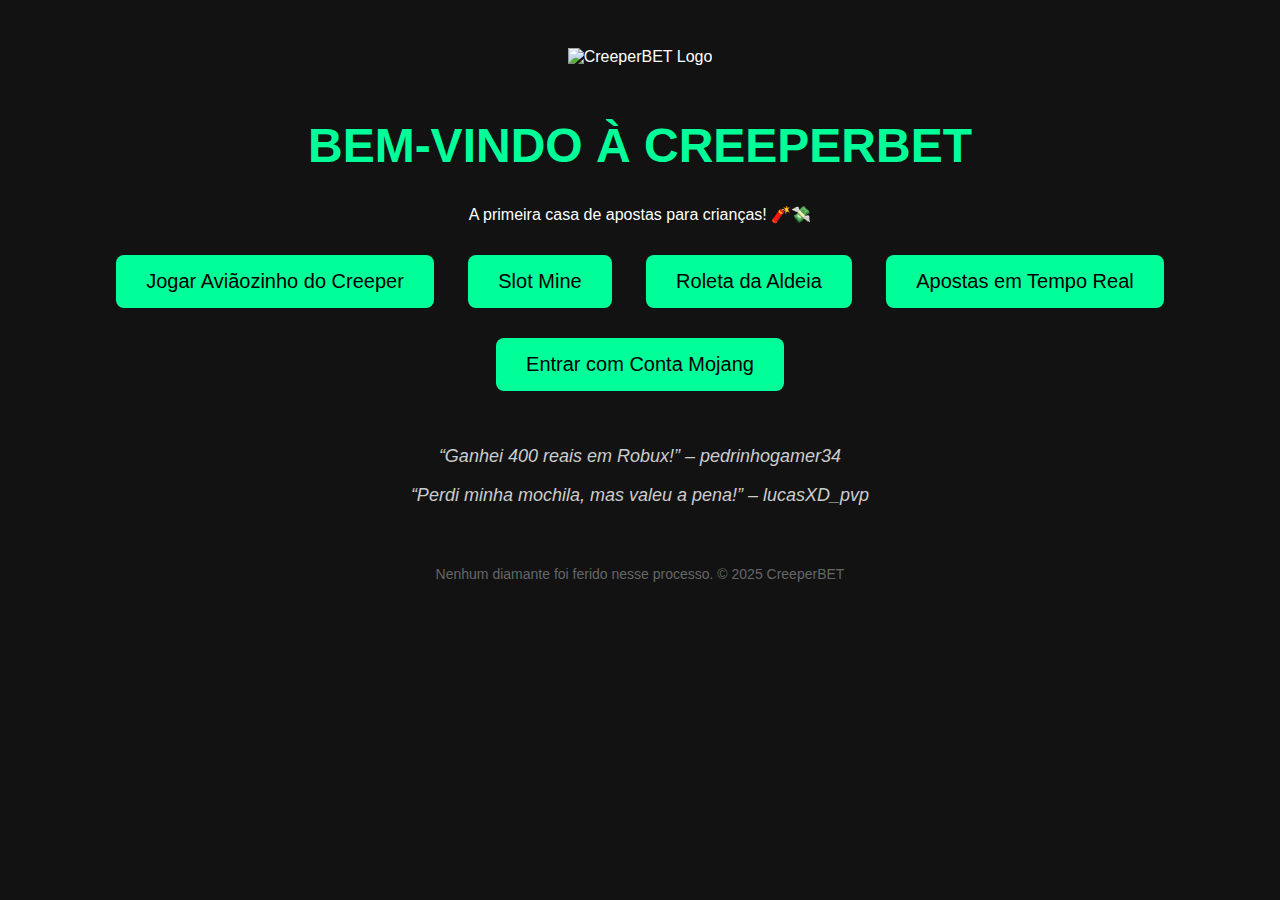
==== index.html @ 48bd00f3 "Add files via upload" ====
<!DOCTYPE html>
<html lang="pt-br">
<head>
    <meta charset="UTF-8">
    <title>CreeperBET - Apostas para Crianças</title>
    <style>
        body {
            background-color: #121212;
            color: #fff;
            font-family: 'Arial', sans-serif;
            text-align: center;
            padding: 40px;
        }
        img.logo {
            width: 300px;
            margin-bottom: 20px;
        }
        h1 {
            color: #00ff99;
            font-size: 48px;
        }
        .btn {
            background-color: #00ff99;
            color: black;
            padding: 15px 30px;
            margin: 15px;
            font-size: 20px;
            border: none;
            border-radius: 8px;
            cursor: pointer;
        }
        .btn:hover {
            background-color: #00cc7a;
        }
        .depoimento {
            margin-top: 40px;
            font-style: italic;
            font-size: 18px;
            color: #ccc;
        }
        footer {
            margin-top: 60px;
            font-size: 14px;
            color: #666;
        }
    </style>
</head>
<body>
    <img src="https://via.placeholder.com/300x100.png?text=CreeperBET+Logo" alt="CreeperBET Logo" class="logo">
    <h1>BEM-VINDO À CREEPERBET</h1>
    <p>A primeira casa de apostas para crianças! 🧨💸</p>
    <button class="btn" onclick="location.href='troll.html'">Jogar Aviãozinho do Creeper</button>
    <button class="btn" onclick="location.href='troll.html'">Slot Mine</button>
    <button class="btn" onclick="location.href='troll.html'">Roleta da Aldeia</button>
    <button class="btn" onclick="location.href='troll.html'">Apostas em Tempo Real</button>
    <button class="btn" onclick="location.href='troll.html'">Entrar com Conta Mojang</button>

    <div class="depoimento">
        <p>“Ganhei 400 reais em Robux!” – pedrinhogamer34</p>
        <p>“Perdi minha mochila, mas valeu a pena!” – lucasXD_pvp</p>
    </div>

    <footer>
        Nenhum diamante foi ferido nesse processo. © 2025 CreeperBET
    </footer>
</body>
</html>
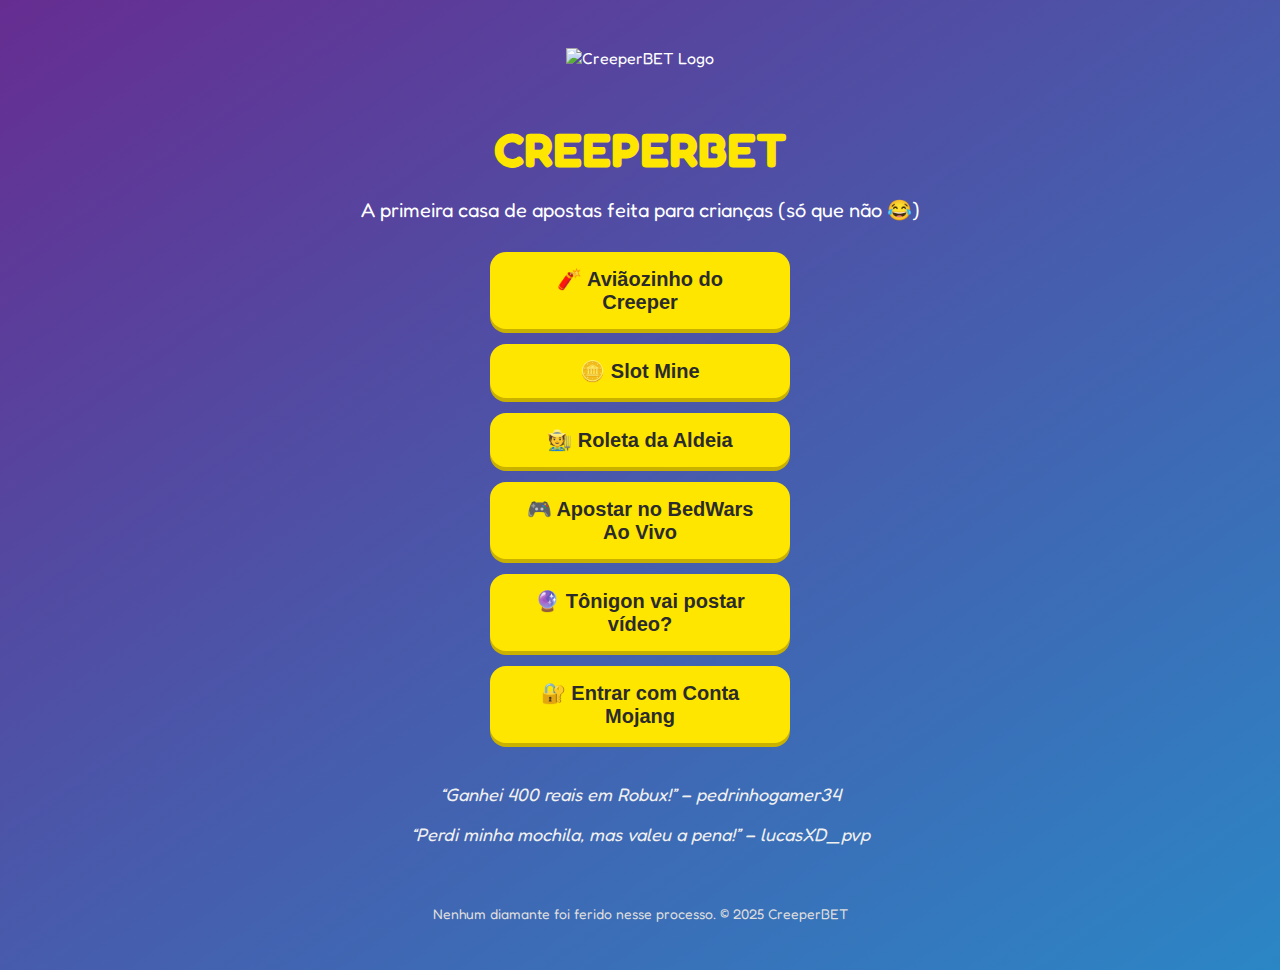
==== commit 0359cf4a: "Add files via upload" ====
--- a/index.html
+++ b/index.html
@@ -5,10 +5,12 @@
     <meta charset="UTF-8">
     <title>CreeperBET - Apostas para Crianças</title>
     <style>
+        @import url('https://fonts.googleapis.com/css2?family=Fredoka+One&display=swap');
+
         body {
-            background-color: #121212;
+            background: linear-gradient(145deg, #662d91, #2b86c5);
             color: #fff;
-            font-family: 'Arial', sans-serif;
+            font-family: 'Fredoka One', cursive;
             text-align: center;
             padding: 40px;
         }
@@ -17,44 +19,57 @@
             margin-bottom: 20px;
         }
         h1 {
-            color: #00ff99;
+            color: #ffe600;
             font-size: 48px;
+            margin-bottom: 10px;
+        }
+        p.subtitle {
+            font-size: 20px;
+            color: #ffffff;
+            margin-bottom: 30px;
         }
         .btn {
-            background-color: #00ff99;
-            color: black;
+            display: block;
+            background-color: #ffe600;
+            color: #2b2b2b;
             padding: 15px 30px;
-            margin: 15px;
+            margin: 15px auto;
             font-size: 20px;
+            font-weight: bold;
             border: none;
-            border-radius: 8px;
+            border-radius: 16px;
             cursor: pointer;
+            width: 300px;
+            box-shadow: 0 4px #c9b100;
+            transition: 0.2s;
         }
         .btn:hover {
-            background-color: #00cc7a;
+            background-color: #fff159;
         }
         .depoimento {
             margin-top: 40px;
             font-style: italic;
             font-size: 18px;
-            color: #ccc;
+            color: #f0f0f0;
         }
         footer {
             margin-top: 60px;
             font-size: 14px;
-            color: #666;
+            color: #ddd;
         }
     </style>
 </head>
 <body>
-    <img src="https://via.placeholder.com/300x100.png?text=CreeperBET+Logo" alt="CreeperBET Logo" class="logo">
-    <h1>BEM-VINDO À CREEPERBET</h1>
-    <p>A primeira casa de apostas para crianças! 🧨💸</p>
-    <button class="btn" onclick="location.href='troll.html'">Jogar Aviãozinho do Creeper</button>
-    <button class="btn" onclick="location.href='troll.html'">Slot Mine</button>
-    <button class="btn" onclick="location.href='troll.html'">Roleta da Aldeia</button>
-    <button class="btn" onclick="location.href='troll.html'">Apostas em Tempo Real</button>
-    <button class="btn" onclick="location.href='troll.html'">Entrar com Conta Mojang</button>
+    <img src="https://via.placeholder.com/300x100.png?text=CreeperBET" alt="CreeperBET Logo" class="logo">
+    <h1>CREEPERBET</h1>
+    <p class="subtitle">A primeira casa de apostas feita para crianças (só que não 😂)</p>
+
+    <button class="btn" onclick="location.href='troll.html'">🧨 Aviãozinho do Creeper</button>
+    <button class="btn" onclick="location.href='troll.html'">🪙 Slot Mine</button>
+    <button class="btn" onclick="location.href='troll.html'">🧑‍🌾 Roleta da Aldeia</button>
+    <button class="btn" onclick="location.href='troll.html'">🎮 Apostar no BedWars Ao Vivo</button>
+    <button class="btn" onclick="location.href='troll.html'">🔮 Tônigon vai postar vídeo?</button>
+    <button class="btn" onclick="location.href='troll.html'">🔐 Entrar com Conta Mojang</button>
 
     <div class="depoimento">
         <p>“Ganhei 400 reais em Robux!” – pedrinhogamer34</p>
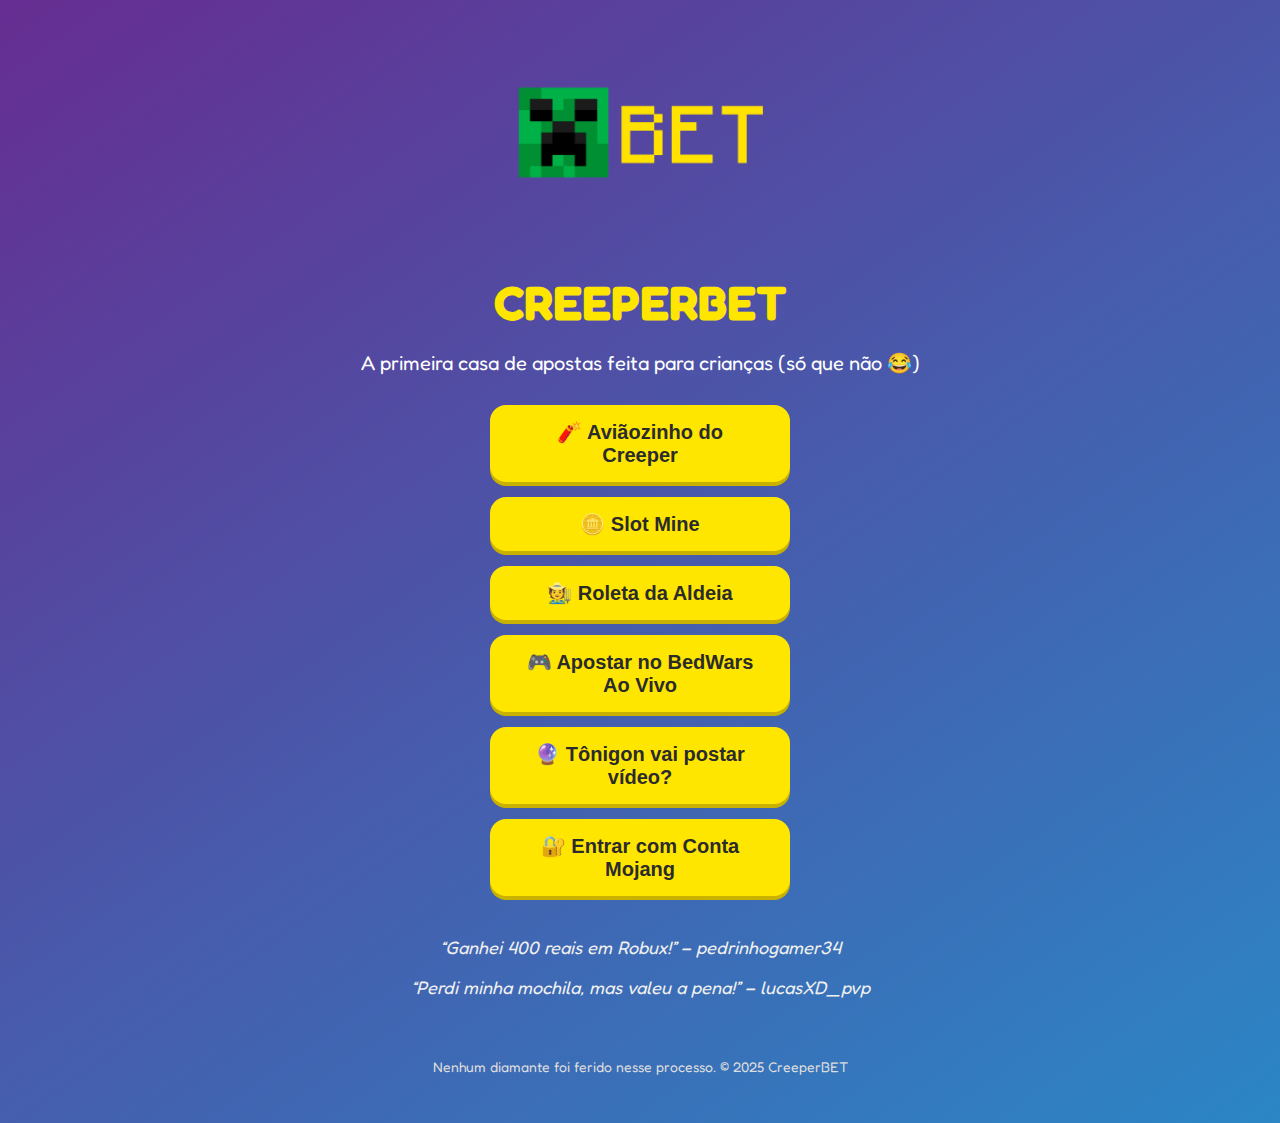
==== commit 9684e667: "Add files via upload" ====
--- a/index.html
+++ b/index.html
@@ -60,16 +60,16 @@
     </style>
 </head>
 <body>
-    <img src="https://via.placeholder.com/300x100.png?text=CreeperBET" alt="CreeperBET Logo" class="logo">
+    <img src="logo.png" alt="CreeperBET Logo" class="logo">
     <h1>CREEPERBET</h1>
     <p class="subtitle">A primeira casa de apostas feita para crianças (só que não 😂)</p>
 
-    <button class="btn" onclick="location.href='troll.html'">🧨 Aviãozinho do Creeper</button>
-    <button class="btn" onclick="location.href='troll.html'">🪙 Slot Mine</button>
-    <button class="btn" onclick="location.href='troll.html'">🧑‍🌾 Roleta da Aldeia</button>
-    <button class="btn" onclick="location.href='troll.html'">🎮 Apostar no BedWars Ao Vivo</button>
-    <button class="btn" onclick="location.href='troll.html'">🔮 Tônigon vai postar vídeo?</button>
-    <button class="btn" onclick="location.href='troll.html'">🔐 Entrar com Conta Mojang</button>
+    <button class="btn" onclick="location.href='aposta.html'">🧨 Aviãozinho do Creeper</button>
+    <button class="btn" onclick="location.href='aposta.html'">🪙 Slot Mine</button>
+    <button class="btn" onclick="location.href='aposta.html'">🧑‍🌾 Roleta da Aldeia</button>
+    <button class="btn" onclick="location.href='aposta.html'">🎮 Apostar no BedWars Ao Vivo</button>
+    <button class="btn" onclick="location.href='aposta.html'">🔮 Tônigon vai postar vídeo?</button>
+    <button class="btn" onclick="location.href='aposta.html'">🔐 Entrar com Conta Mojang</button>
 
     <div class="depoimento">
         <p>“Ganhei 400 reais em Robux!” – pedrinhogamer34</p>
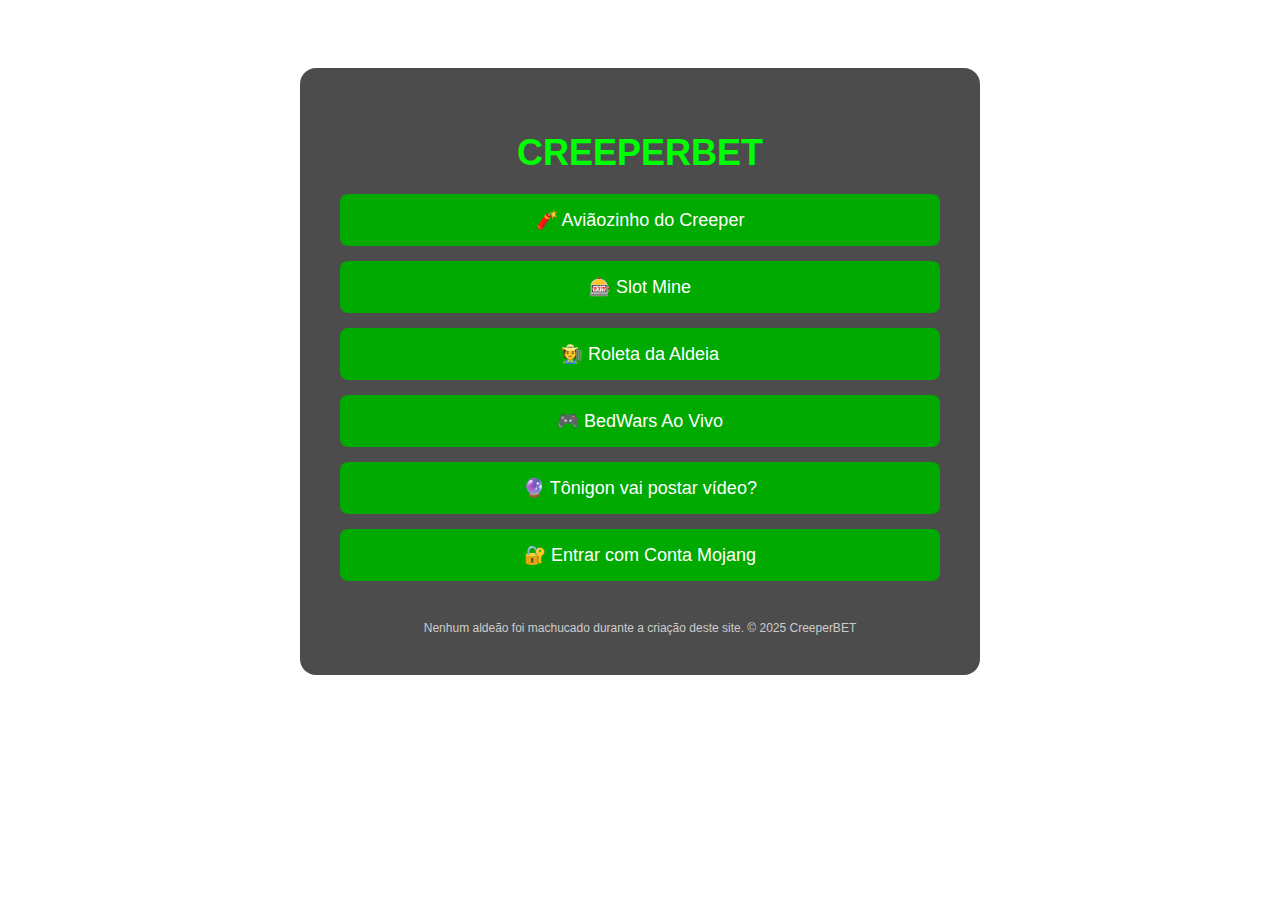
==== commit 0d7b3a01: "Add files via upload" ====
--- a/index.html
+++ b/index.html
@@ -3,81 +3,63 @@
 <html lang="pt-br">
 <head>
     <meta charset="UTF-8">
-    <title>CreeperBET - Apostas para Crianças</title>
+    <title>CreeperBET</title>
+    <link href="https://fonts.cdnfonts.com/css/minecraftia" rel="stylesheet">
     <style>
-        @import url('https://fonts.googleapis.com/css2?family=Fredoka+One&display=swap');
-
         body {
-            background: linear-gradient(145deg, #662d91, #2b86c5);
+            background-image: url('https://media.istockphoto.com/id/1305302109/vector/pixel-minecraft-style-land-background-concept-of-game-ground-pixelated-horizontal-background.jpg?s=170667a&w=0&k=20&c=97gF5OJ9RXsg2AZkqWDdKqzr7Ynsc2uWBqfOJuKAXyA=');
+            background-size: cover;
+            background-position: center;
+            font-family: 'Minecraftia', sans-serif;
             color: #fff;
-            font-family: 'Fredoka One', cursive;
             text-align: center;
+            padding: 60px 20px;
+        }
+        .container {
+            background-color: rgba(0, 0, 0, 0.7);
             padding: 40px;
-        }
-        img.logo {
-            width: 300px;
-            margin-bottom: 20px;
+            border-radius: 16px;
+            max-width: 600px;
+            margin: auto;
         }
         h1 {
-            color: #ffe600;
-            font-size: 48px;
-            margin-bottom: 10px;
-        }
-        p.subtitle {
-            font-size: 20px;
-            color: #ffffff;
-            margin-bottom: 30px;
+            font-size: 36px;
+            margin-bottom: 20px;
+            color: #00ff00;
         }
         .btn {
             display: block;
-            background-color: #ffe600;
-            color: #2b2b2b;
-            padding: 15px 30px;
-            margin: 15px auto;
-            font-size: 20px;
-            font-weight: bold;
-            border: none;
-            border-radius: 16px;
-            cursor: pointer;
-            width: 300px;
-            box-shadow: 0 4px #c9b100;
-            transition: 0.2s;
+            background-color: #00aa00;
+            color: white;
+            text-decoration: none;
+            padding: 15px;
+            margin: 15px 0;
+            font-size: 18px;
+            border-radius: 8px;
+            transition: background 0.2s;
         }
         .btn:hover {
-            background-color: #fff159;
-        }
-        .depoimento {
-            margin-top: 40px;
-            font-style: italic;
-            font-size: 18px;
-            color: #f0f0f0;
+            background-color: #009900;
         }
         footer {
-            margin-top: 60px;
-            font-size: 14px;
-            color: #ddd;
+            margin-top: 40px;
+            font-size: 12px;
+            color: #ccc;
         }
     </style>
 </head>
 <body>
-    <img src="logo.png" alt="CreeperBET Logo" class="logo">
-    <h1>CREEPERBET</h1>
-    <p class="subtitle">A primeira casa de apostas feita para crianças (só que não 😂)</p>
-
-    <button class="btn" onclick="location.href='aposta.html'">🧨 Aviãozinho do Creeper</button>
-    <button class="btn" onclick="location.href='aposta.html'">🪙 Slot Mine</button>
-    <button class="btn" onclick="location.href='aposta.html'">🧑‍🌾 Roleta da Aldeia</button>
-    <button class="btn" onclick="location.href='aposta.html'">🎮 Apostar no BedWars Ao Vivo</button>
-    <button class="btn" onclick="location.href='aposta.html'">🔮 Tônigon vai postar vídeo?</button>
-    <button class="btn" onclick="location.href='aposta.html'">🔐 Entrar com Conta Mojang</button>
-
-    <div class="depoimento">
-        <p>“Ganhei 400 reais em Robux!” – pedrinhogamer34</p>
-        <p>“Perdi minha mochila, mas valeu a pena!” – lucasXD_pvp</p>
+    <div class="container">
+        <h1>CREEPERBET</h1>
+        <a class="btn" href="aposta.html">🧨 Aviãozinho do Creeper</a>
+        <a class="btn" href="aposta.html">🎰 Slot Mine</a>
+        <a class="btn" href="aposta.html">🧑‍🌾 Roleta da Aldeia</a>
+        <a class="btn" href="aposta.html">🎮 BedWars Ao Vivo</a>
+        <a class="btn" href="aposta.html">🔮 Tônigon vai postar vídeo?</a>
+        <a class="btn" href="aposta.html">🔐 Entrar com Conta Mojang</a>
+        <footer>
+            Nenhum aldeão foi machucado durante a criação deste site. © 2025 CreeperBET
+        </footer>
     </div>
-
-    <footer>
-        Nenhum diamante foi ferido nesse processo. © 2025 CreeperBET
-    </footer>
 </body>
 </html>
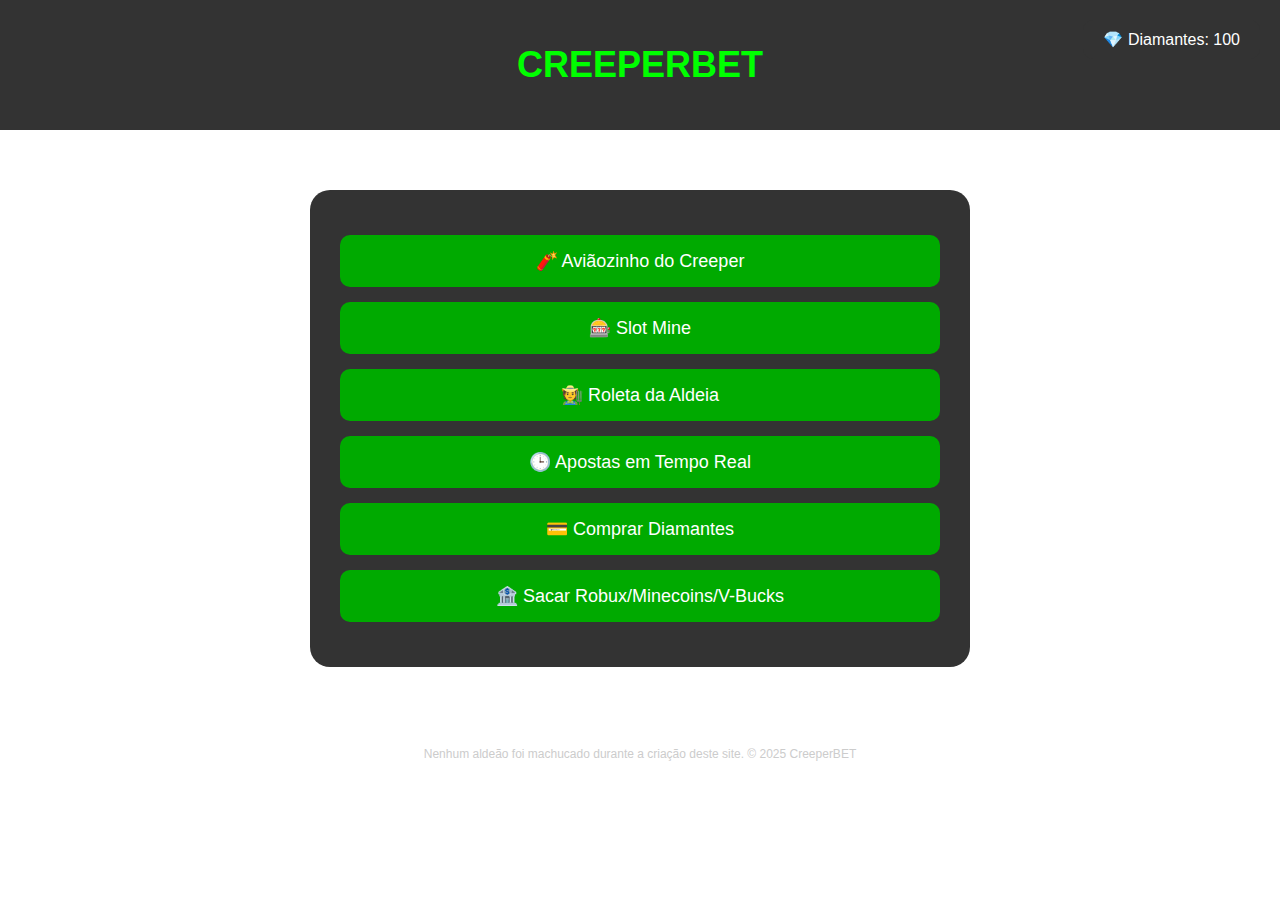
==== commit 5f4ce50e: "Add files via upload" ====
--- a/index.html
+++ b/index.html
@@ -2,64 +2,85 @@
 <!DOCTYPE html>
 <html lang="pt-br">
 <head>
-    <meta charset="UTF-8">
-    <title>CreeperBET</title>
-    <link href="https://fonts.cdnfonts.com/css/minecraftia" rel="stylesheet">
-    <style>
-        body {
-            background-image: url('https://media.istockphoto.com/id/1305302109/vector/pixel-minecraft-style-land-background-concept-of-game-ground-pixelated-horizontal-background.jpg?s=170667a&w=0&k=20&c=97gF5OJ9RXsg2AZkqWDdKqzr7Ynsc2uWBqfOJuKAXyA=');
-            background-size: cover;
-            background-position: center;
-            font-family: 'Minecraftia', sans-serif;
-            color: #fff;
-            text-align: center;
-            padding: 60px 20px;
-        }
-        .container {
-            background-color: rgba(0, 0, 0, 0.7);
-            padding: 40px;
-            border-radius: 16px;
-            max-width: 600px;
-            margin: auto;
-        }
-        h1 {
-            font-size: 36px;
-            margin-bottom: 20px;
-            color: #00ff00;
-        }
-        .btn {
-            display: block;
-            background-color: #00aa00;
-            color: white;
-            text-decoration: none;
-            padding: 15px;
-            margin: 15px 0;
-            font-size: 18px;
-            border-radius: 8px;
-            transition: background 0.2s;
-        }
-        .btn:hover {
-            background-color: #009900;
-        }
-        footer {
-            margin-top: 40px;
-            font-size: 12px;
-            color: #ccc;
-        }
-    </style>
+  <meta charset="UTF-8">
+  <title>CreeperBET</title>
+  <link href="https://fonts.cdnfonts.com/css/minecraftia" rel="stylesheet">
+  <style>
+    body {
+      background-image: url('https://media.istockphoto.com/id/1305302109/vector/pixel-minecraft-style-land-background-concept-of-game-ground-pixelated-horizontal-background.jpg?s=170667a&w=0&k=20&c=97gF5OJ9RXsg2AZkqWDdKqzr7Ynsc2uWBqfOJuKAXyA=');
+      background-size: cover;
+      background-position: center;
+      font-family: 'Minecraftia', sans-serif;
+      color: #fff;
+      margin: 0;
+      padding: 0;
+    }
+    .header {
+      background-color: rgba(0, 0, 0, 0.8);
+      padding: 20px;
+      text-align: center;
+    }
+    .header h1 {
+      color: #00ff00;
+      font-size: 36px;
+    }
+    .wallet {
+      position: fixed;
+      top: 20px;
+      right: 20px;
+      background-color: #333;
+      padding: 10px 20px;
+      border-radius: 10px;
+      font-size: 16px;
+      z-index: 10;
+    }
+    .container {
+      background-color: rgba(0, 0, 0, 0.8);
+      max-width: 600px;
+      margin: 60px auto;
+      padding: 30px;
+      border-radius: 20px;
+      text-align: center;
+    }
+    .btn {
+      display: block;
+      background-color: #00aa00;
+      color: white;
+      padding: 15px;
+      margin: 15px 0;
+      font-size: 18px;
+      text-decoration: none;
+      border-radius: 10px;
+      transition: background 0.2s;
+    }
+    .btn:hover {
+      background-color: #009900;
+    }
+    .footer {
+      text-align: center;
+      padding: 20px;
+      color: #ccc;
+      font-size: 12px;
+    }
+  </style>
 </head>
 <body>
-    <div class="container">
-        <h1>CREEPERBET</h1>
-        <a class="btn" href="aposta.html">🧨 Aviãozinho do Creeper</a>
-        <a class="btn" href="aposta.html">🎰 Slot Mine</a>
-        <a class="btn" href="aposta.html">🧑‍🌾 Roleta da Aldeia</a>
-        <a class="btn" href="aposta.html">🎮 BedWars Ao Vivo</a>
-        <a class="btn" href="aposta.html">🔮 Tônigon vai postar vídeo?</a>
-        <a class="btn" href="aposta.html">🔐 Entrar com Conta Mojang</a>
-        <footer>
-            Nenhum aldeão foi machucado durante a criação deste site. © 2025 CreeperBET
-        </footer>
-    </div>
+  <div class="wallet">
+    💎 Diamantes: <span id="diamantes">100</span>
+  </div>
+  <div class="header">
+    <h1>CREEPERBET</h1>
+  </div>
+  <div class="container">
+    <a class="btn" href="aviao.html">🧨 Aviãozinho do Creeper</a>
+    <a class="btn" href="slot.html">🎰 Slot Mine</a>
+    <a class="btn" href="aldeia.html">🧑‍🌾 Roleta da Aldeia</a>
+    <a class="btn" href="tempo-real.html">🕒 Apostas em Tempo Real</a>
+    <a class="btn" href="comprar.html">💳 Comprar Diamantes</a>
+    <a class="btn" href="sacar.html">🏦 Sacar Robux/Minecoins/V-Bucks</a>
+  </div>
+  <div class="footer">
+    Nenhum aldeão foi machucado durante a criação deste site. © 2025 CreeperBET
+  </div>
 </body>
 </html>
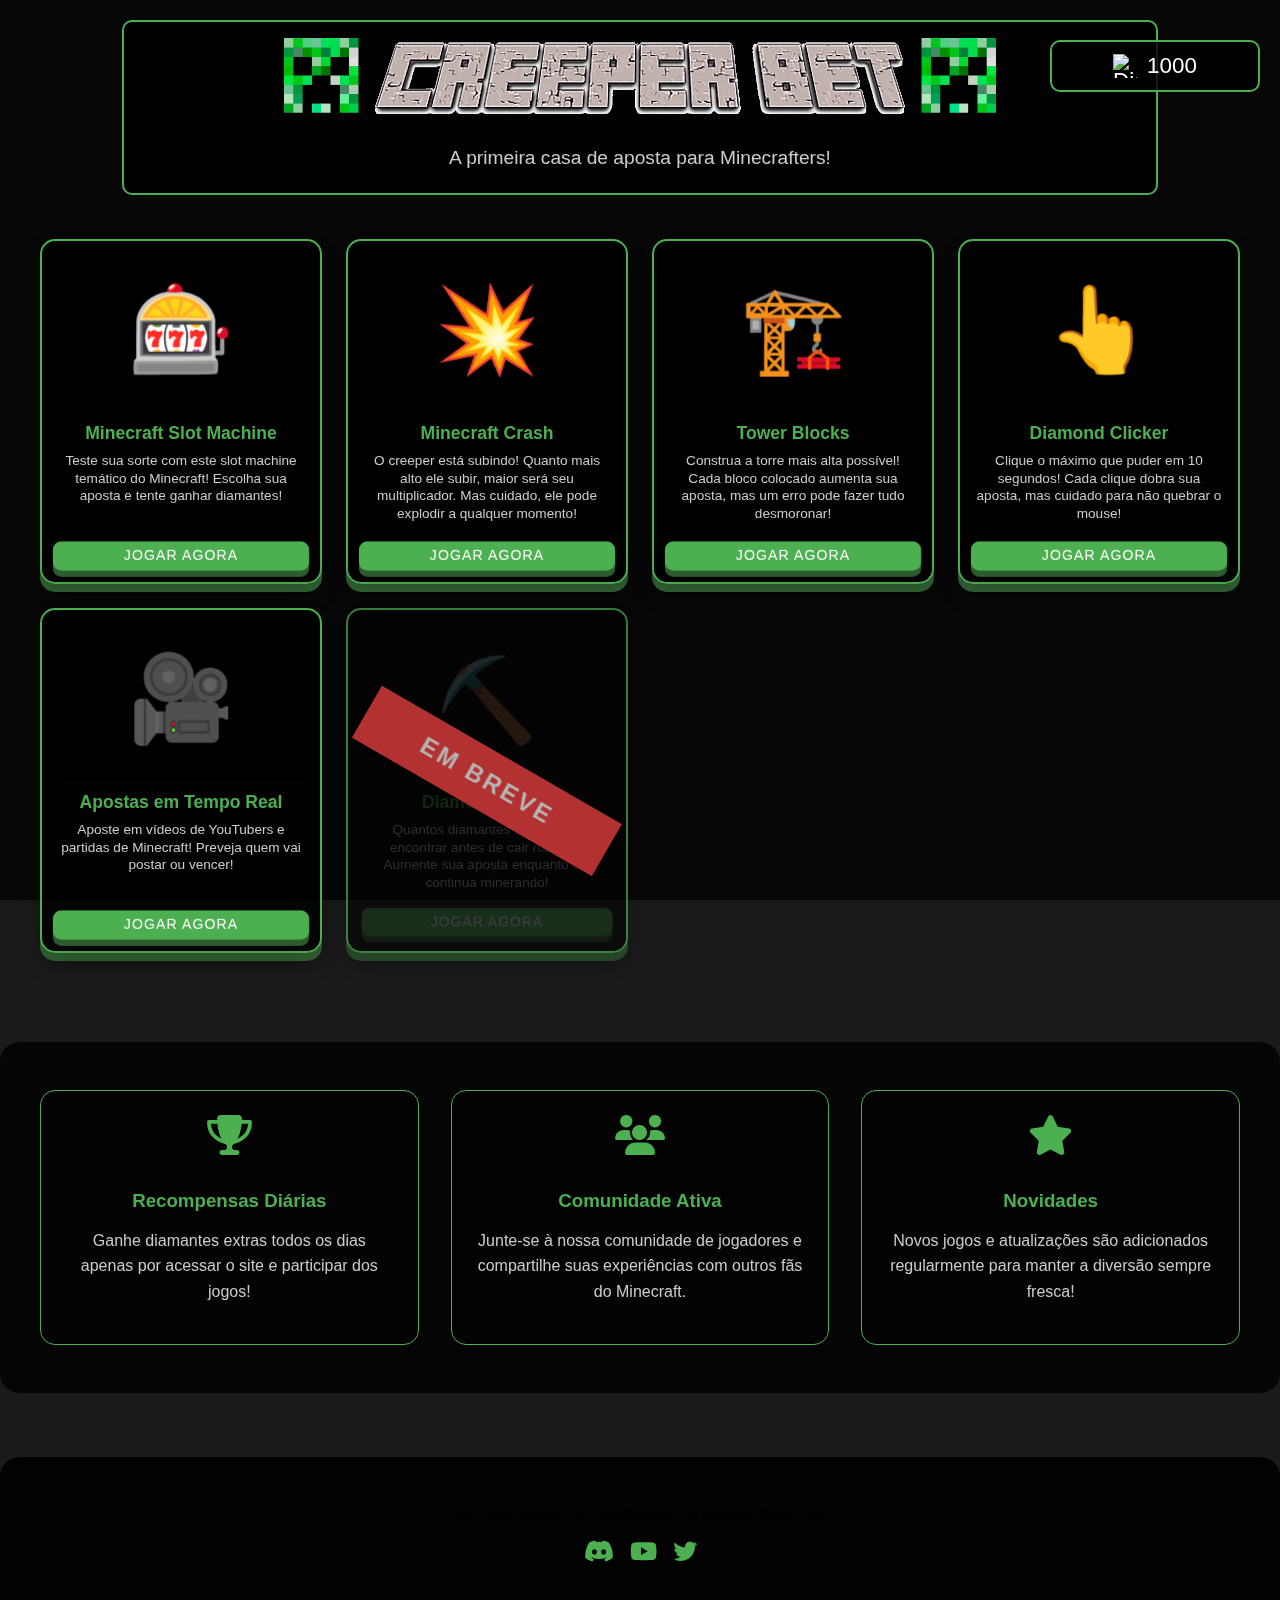
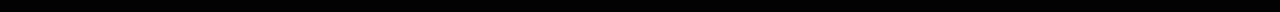
==== commit d30dd3ee: "Add files via upload" ====
--- a/index.html
+++ b/index.html
@@ -1,86 +1,428 @@
-
-<!DOCTYPE html>
-<html lang="pt-br">
-<head>
-  <meta charset="UTF-8">
-  <title>CreeperBET</title>
-  <link href="https://fonts.cdnfonts.com/css/minecraftia" rel="stylesheet">
-  <style>
-    body {
-      background-image: url('https://media.istockphoto.com/id/1305302109/vector/pixel-minecraft-style-land-background-concept-of-game-ground-pixelated-horizontal-background.jpg?s=170667a&w=0&k=20&c=97gF5OJ9RXsg2AZkqWDdKqzr7Ynsc2uWBqfOJuKAXyA=');
-      background-size: cover;
-      background-position: center;
-      font-family: 'Minecraftia', sans-serif;
-      color: #fff;
-      margin: 0;
-      padding: 0;
-    }
-    .header {
-      background-color: rgba(0, 0, 0, 0.8);
-      padding: 20px;
-      text-align: center;
-    }
-    .header h1 {
-      color: #00ff00;
-      font-size: 36px;
-    }
-    .wallet {
-      position: fixed;
-      top: 20px;
-      right: 20px;
-      background-color: #333;
-      padding: 10px 20px;
-      border-radius: 10px;
-      font-size: 16px;
-      z-index: 10;
-    }
-    .container {
-      background-color: rgba(0, 0, 0, 0.8);
-      max-width: 600px;
-      margin: 60px auto;
-      padding: 30px;
-      border-radius: 20px;
-      text-align: center;
-    }
-    .btn {
-      display: block;
-      background-color: #00aa00;
-      color: white;
-      padding: 15px;
-      margin: 15px 0;
-      font-size: 18px;
-      text-decoration: none;
-      border-radius: 10px;
-      transition: background 0.2s;
-    }
-    .btn:hover {
-      background-color: #009900;
-    }
-    .footer {
-      text-align: center;
-      padding: 20px;
-      color: #ccc;
-      font-size: 12px;
-    }
-  </style>
-</head>
-<body>
-  <div class="wallet">
-    💎 Diamantes: <span id="diamantes">100</span>
-  </div>
-  <div class="header">
-    <h1>CREEPERBET</h1>
-  </div>
-  <div class="container">
-    <a class="btn" href="aviao.html">🧨 Aviãozinho do Creeper</a>
-    <a class="btn" href="slot.html">🎰 Slot Mine</a>
-    <a class="btn" href="aldeia.html">🧑‍🌾 Roleta da Aldeia</a>
-    <a class="btn" href="tempo-real.html">🕒 Apostas em Tempo Real</a>
-    <a class="btn" href="comprar.html">💳 Comprar Diamantes</a>
-    <a class="btn" href="sacar.html">🏦 Sacar Robux/Minecoins/V-Bucks</a>
-  </div>
-  <div class="footer">
-    Nenhum aldeão foi machucado durante a criação deste site. © 2025 CreeperBET
-  </div>
-</body>
-</html>
+<!DOCTYPE html>
+<html lang="pt-BR">
+<head>
+    <meta charset="UTF-8">
+    <meta name="viewport" content="width=device-width, initial-scale=1.0">
+    <title>CreeperBet</title>
+    <link rel="stylesheet" href="https://cdnjs.cloudflare.com/ajax/libs/font-awesome/6.5.1/css/all.min.css">
+    <link rel="stylesheet" href="games/shared.css">
+    <style>
+        @font-face {
+            font-family: 'Minecraft';
+            src: url('fonts/Minecraft.ttf') format('truetype');
+        }
+
+        * {
+            font-family: 'Minecraft', sans-serif !important;
+        }
+
+        body {
+            font-family: 'Minecraft', sans-serif !important;
+            background: #1a1a1a url('https://preview.redd.it/81ltz22lki131.png?auto=webp&s=2eabd65034f525168fd3143a80c808ba0c7b215e') no-repeat center center fixed;
+            background-size: cover;
+            position: relative;
+            margin: 0;
+            padding-top: 20px;
+        }
+
+        body::before {
+            content: "";
+            position: fixed;
+            top: 0;
+            left: 0;
+            width: 100%;
+            height: 100%;
+            background: rgba(0, 0, 0, 0.7);
+            z-index: -1;
+        }
+
+        header {
+            padding: 1rem;
+            text-align: center;
+            margin-bottom: 20px;
+            background: rgba(0, 0, 0, 0.8);
+            border-radius: 10px;
+            border: 2px solid #4CAF50;
+            max-width: 1000px;
+            margin: 0 auto 20px;
+        }
+
+        .logo {
+            width: 800px;
+            height: auto;
+            margin-bottom: 10px;
+        }
+
+        h1 {
+            color: #4CAF50;
+            font-size: 2.5rem;
+            margin: 0;
+            text-shadow: 2px 2px 4px rgba(0, 0, 0, 0.5);
+        }
+
+        .subtitle {
+            font-size: 1.2rem;
+            color: #cccccc;
+            margin-bottom: 0.5rem;
+        }
+
+        .nav-buttons {
+            display: none;
+        }
+
+        .games-grid {
+            display: grid;
+            grid-template-columns: repeat(auto-fit, minmax(280px, 1fr));
+            gap: 1.5rem;
+            padding: 1.5rem;
+            max-width: 1200px;
+            margin: 0 auto;
+        }
+
+        .game-card {
+            background: rgba(0, 0, 0, 0.8);
+            border-radius: 15px;
+            padding: 1rem;
+            text-align: center;
+            border: 2px solid #4CAF50;
+            cursor: pointer;
+            display: flex;
+            flex-direction: column;
+            gap: 0.5rem;
+            text-decoration: none;
+            color: inherit;
+            position: relative;
+            transform-style: preserve-3d;
+            transition: all 0.3s ease;
+            box-shadow: 0 8px 0 #2d5a2e, 0 12px 20px rgba(0, 0, 0, 0.3);
+            transform: perspective(1000px) rotateX(0deg) rotateY(0deg);
+        }
+
+        .game-card:hover {
+            border-color: #45a049;
+            transform: perspective(1000px) rotateX(5deg) rotateY(5deg) translateY(-8px);
+            box-shadow: 0 16px 0 #2d5a2e, 0 20px 30px rgba(0, 0, 0, 0.4);
+        }
+
+        .game-card:active {
+            transform: perspective(1000px) rotateX(0deg) rotateY(0deg) translateY(4px);
+            box-shadow: 0 4px 0 #2d5a2e, 0 8px 12px rgba(0, 0, 0, 0.2);
+        }
+
+        .game-card .emoji-container {
+            width: 100%;
+            height: 150px;
+            display: flex;
+            align-items: center;
+            justify-content: center;
+            font-size: 80px;
+            background: rgba(0, 0, 0, 0.3);
+            border-radius: 12px;
+            margin-bottom: 0.5rem;
+            transform-style: preserve-3d;
+            transform: perspective(1000px) translateZ(30px);
+            transition: all 0.3s ease;
+        }
+
+        .game-card:hover .emoji-container {
+            transform: perspective(1000px) translateZ(40px);
+        }
+
+        .game-card h2 {
+            color: #4CAF50;
+            font-size: 1.1rem;
+            margin: 0;
+        }
+
+        .game-card p {
+            color: #cccccc;
+            font-size: 0.85rem;
+            line-height: 1.3;
+            margin: 0;
+            flex-grow: 1;
+        }
+
+        .game-card .play-button {
+            background: #4CAF50;
+            color: white;
+            border: none;
+            padding: 0.4rem 0.8rem;
+            border-radius: 8px;
+            cursor: pointer;
+            font-size: 0.85rem;
+            text-decoration: none;
+            display: inline-block;
+            text-transform: uppercase;
+            letter-spacing: 1px;
+            margin-top: 0.5rem;
+            transform-style: preserve-3d;
+            transform: perspective(1000px) translateZ(20px);
+            transition: all 0.3s ease;
+            box-shadow: 0 6px 0 #2d5a2e, 0 10px 15px rgba(0, 0, 0, 0.2);
+        }
+
+        .game-card .play-button:hover {
+            background: #45a049;
+            transform: perspective(1000px) translateZ(10px);
+            box-shadow: 0 3px 0 #2d5a2e, 0 5px 8px rgba(0, 0, 0, 0.2);
+        }
+
+        .game-card .play-button:active {
+            transform: perspective(1000px) translateZ(0);
+            box-shadow: 0 0 0 #2d5a2e, 0 2px 4px rgba(0, 0, 0, 0.2);
+        }
+
+        .coming-soon-badge {
+            position: absolute;
+            top: 50%;
+            left: 50%;
+            transform: translate(-50%, -50%) rotate(30deg);
+            background: #ff4444;
+            color: white;
+            padding: 1rem 4rem;
+            font-size: 1.5rem;
+            font-weight: bold;
+            text-transform: uppercase;
+            letter-spacing: 3px;
+            box-shadow: 0 2px 5px rgba(0, 0, 0, 0.5);
+            z-index: 2;
+            opacity: 1;
+            white-space: nowrap;
+        }
+
+        .disabled-card {
+            opacity: 0.7;
+            pointer-events: none;
+            overflow: hidden;
+        }
+
+        .disabled-card .emoji-container,
+        .disabled-card h2,
+        .disabled-card p,
+        .disabled-card .play-button {
+            opacity: 0.3;
+        }
+
+        .info-section {
+            background: rgba(0, 0, 0, 0.8);
+            padding: 3rem 2rem;
+            margin-top: 4rem;
+            border-radius: 20px;
+        }
+
+        .info-container {
+            max-width: 1200px;
+            margin: 0 auto;
+            display: grid;
+            grid-template-columns: repeat(auto-fit, minmax(250px, 1fr));
+            gap: 2rem;
+        }
+
+        .info-card {
+            text-align: center;
+            padding: 1.5rem;
+            background: rgba(0, 0, 0, 0.4);
+            border-radius: 15px;
+            border: 1px solid #4CAF50;
+        }
+
+        .info-card i {
+            font-size: 2.5rem;
+            color: #4CAF50;
+            margin-bottom: 1rem;
+            font-family: 'Font Awesome 6 Free' !important;
+        }
+
+        .info-card h3 {
+            color: #4CAF50;
+            margin-bottom: 1rem;
+        }
+
+        .info-card p {
+            color: #cccccc;
+            line-height: 1.6;
+        }
+
+        footer {
+            background: rgba(0, 0, 0, 0.9);
+            padding: 2rem;
+            text-align: center;
+            margin-top: 4rem;
+            border-radius: 20px 20px 0 0;
+        }
+
+        .social-links {
+            display: flex;
+            justify-content: center;
+            gap: 1rem;
+            margin: 1rem 0;
+        }
+
+        .social-links a {
+            color: #4CAF50;
+            text-decoration: none;
+        }
+
+        .social-links a:hover {
+            color: #45a049;
+        }
+
+        .social-links a i {
+            font-family: 'Font Awesome 6 Brands' !important;
+            font-size: 1.5rem;
+        }
+
+        .diamond-balance {
+            position: fixed;
+            top: 40px;
+            right: 20px;
+            background: rgba(0, 0, 0, 0.8);
+            padding: 12px 25px;
+            border-radius: 10px;
+            color: white;
+            display: flex;
+            align-items: center;
+            gap: 10px;
+            cursor: pointer;
+            transition: all 0.3s ease;
+            z-index: 1000;
+            border: 2px solid #4CAF50;
+            font-family: 'Minecraft', sans-serif !important;
+            font-size: 1.4rem;
+            line-height: 1;
+            min-width: 156px;
+            justify-content: center;
+        }
+
+        .diamond-balance span {
+            display: inline-block;
+        }
+
+        .diamond-balance img {
+            width: 24px;
+            height: 24px;
+            display: block;
+        }
+
+        .diamond-balance.decrease {
+            border-color: #ff0000;
+            animation: balanceShake 0.3s ease-in-out;
+        }
+
+        .diamond-balance.increase {
+            border-color: #4CAF50;
+            animation: balanceShake 0.3s ease-in-out;
+        }
+
+        @keyframes balanceShake {
+            0%, 100% { transform: scale(1); }
+            25% { transform: scale(1.2); }
+            75% { transform: scale(0.8); }
+        }
+
+        @media (max-width: 768px) {
+            .games-grid {
+                grid-template-columns: 1fr;
+                padding: 1rem;
+            }
+
+            h1 {
+                font-size: 2rem;
+            }
+
+            .subtitle {
+                font-size: 1rem;
+            }
+        }
+    </style>
+</head>
+<body>
+    <div class="diamond-balance">
+        <img src="https://static.wikia.nocookie.net/minecraft_gamepedia/images/6/6a/Diamond_JE2_BE2.png/revision/latest?cb=20200128025341" alt="Diamond">
+        <span id="diamond-balance">1000</span>
+    </div>
+
+    <header>
+        <img src="assets/creeper-bet-logo-v2.png" alt="CreeperBet Logo" class="logo">
+        <p class="subtitle">A primeira casa de aposta para Minecrafters!</p>
+    </header>
+
+    <main>
+        <div class="games-grid">
+            <a href="games/slot.html" class="game-card">
+                <div class="emoji-container">🎰</div>
+                <h2>Minecraft Slot Machine</h2>
+                <p>Teste sua sorte com este slot machine temático do Minecraft! Escolha sua aposta e tente ganhar diamantes!</p>
+                <div class="play-button">Jogar Agora</div>
+            </a>
+
+            <a href="games/crash.html" class="game-card">
+                <div class="emoji-container">💥</div>
+                <h2>Minecraft Crash</h2>
+                <p>O creeper está subindo! Quanto mais alto ele subir, maior será seu multiplicador. Mas cuidado, ele pode explodir a qualquer momento!</p>
+                <div class="play-button">Jogar Agora</div>
+            </a>
+
+            <a href="games/tower-blocks.html" class="game-card">
+                <div class="emoji-container">🏗️</div>
+                <h2>Tower Blocks</h2>
+                <p>Construa a torre mais alta possível! Cada bloco colocado aumenta sua aposta, mas um erro pode fazer tudo desmoronar!</p>
+                <div class="play-button">Jogar Agora</div>
+            </a>
+
+            <a href="games/diamond-clicker.html" class="game-card">
+                <div class="emoji-container">👆</div>
+                <h2>Diamond Clicker</h2>
+                <p>Clique o máximo que puder em 10 segundos! Cada clique dobra sua aposta, mas cuidado para não quebrar o mouse!</p>
+                <div class="play-button">Jogar Agora</div>
+            </a>
+
+            <a href="games/live.html" class="game-card">
+                <div class="emoji-container">🎥</div>
+                <h2>Apostas em Tempo Real</h2>
+                <p>Aposte em vídeos de YouTubers e partidas de Minecraft! Preveja quem vai postar ou vencer!</p>
+                <div class="play-button">Jogar Agora</div>
+            </a>
+
+            <a href="#" class="game-card disabled-card">
+                <div class="coming-soon-badge">Em Breve</div>
+                <div class="emoji-container">⛏️</div>
+                <h2>Diamond Crash</h2>
+                <p>Quantos diamantes o Steve vai encontrar antes de cair na lava? Aumente sua aposta enquanto ele continua minerando!</p>
+                <div class="play-button">Jogar Agora</div>
+            </a>
+        </div>
+
+        <section class="info-section">
+            <div class="info-container">
+                <div class="info-card">
+                    <i class="fa-solid fa-trophy"></i>
+                    <h3>Recompensas Diárias</h3>
+                    <p>Ganhe diamantes extras todos os dias apenas por acessar o site e participar dos jogos!</p>
+                </div>
+                <div class="info-card">
+                    <i class="fa-solid fa-users"></i>
+                    <h3>Comunidade Ativa</h3>
+                    <p>Junte-se à nossa comunidade de jogadores e compartilhe suas experiências com outros fãs do Minecraft.</p>
+                </div>
+                <div class="info-card">
+                    <i class="fa-solid fa-star"></i>
+                    <h3>Novidades</h3>
+                    <p>Novos jogos e atualizações são adicionados regularmente para manter a diversão sempre fresca!</p>
+                </div>
+            </div>
+        </section>
+    </main>
+
+    <footer>
+        <p>Nenhum villager foi machucado na criação deste site</p>
+        <div class="social-links">
+            <a href="#"><i class="fa-brands fa-discord"></i></a>
+            <a href="#"><i class="fa-brands fa-youtube"></i></a>
+            <a href="#"><i class="fa-brands fa-twitter"></i></a>
+        </div>
+    </footer>
+
+    <script src="games/shared.js"></script>
+</body>
+</html> 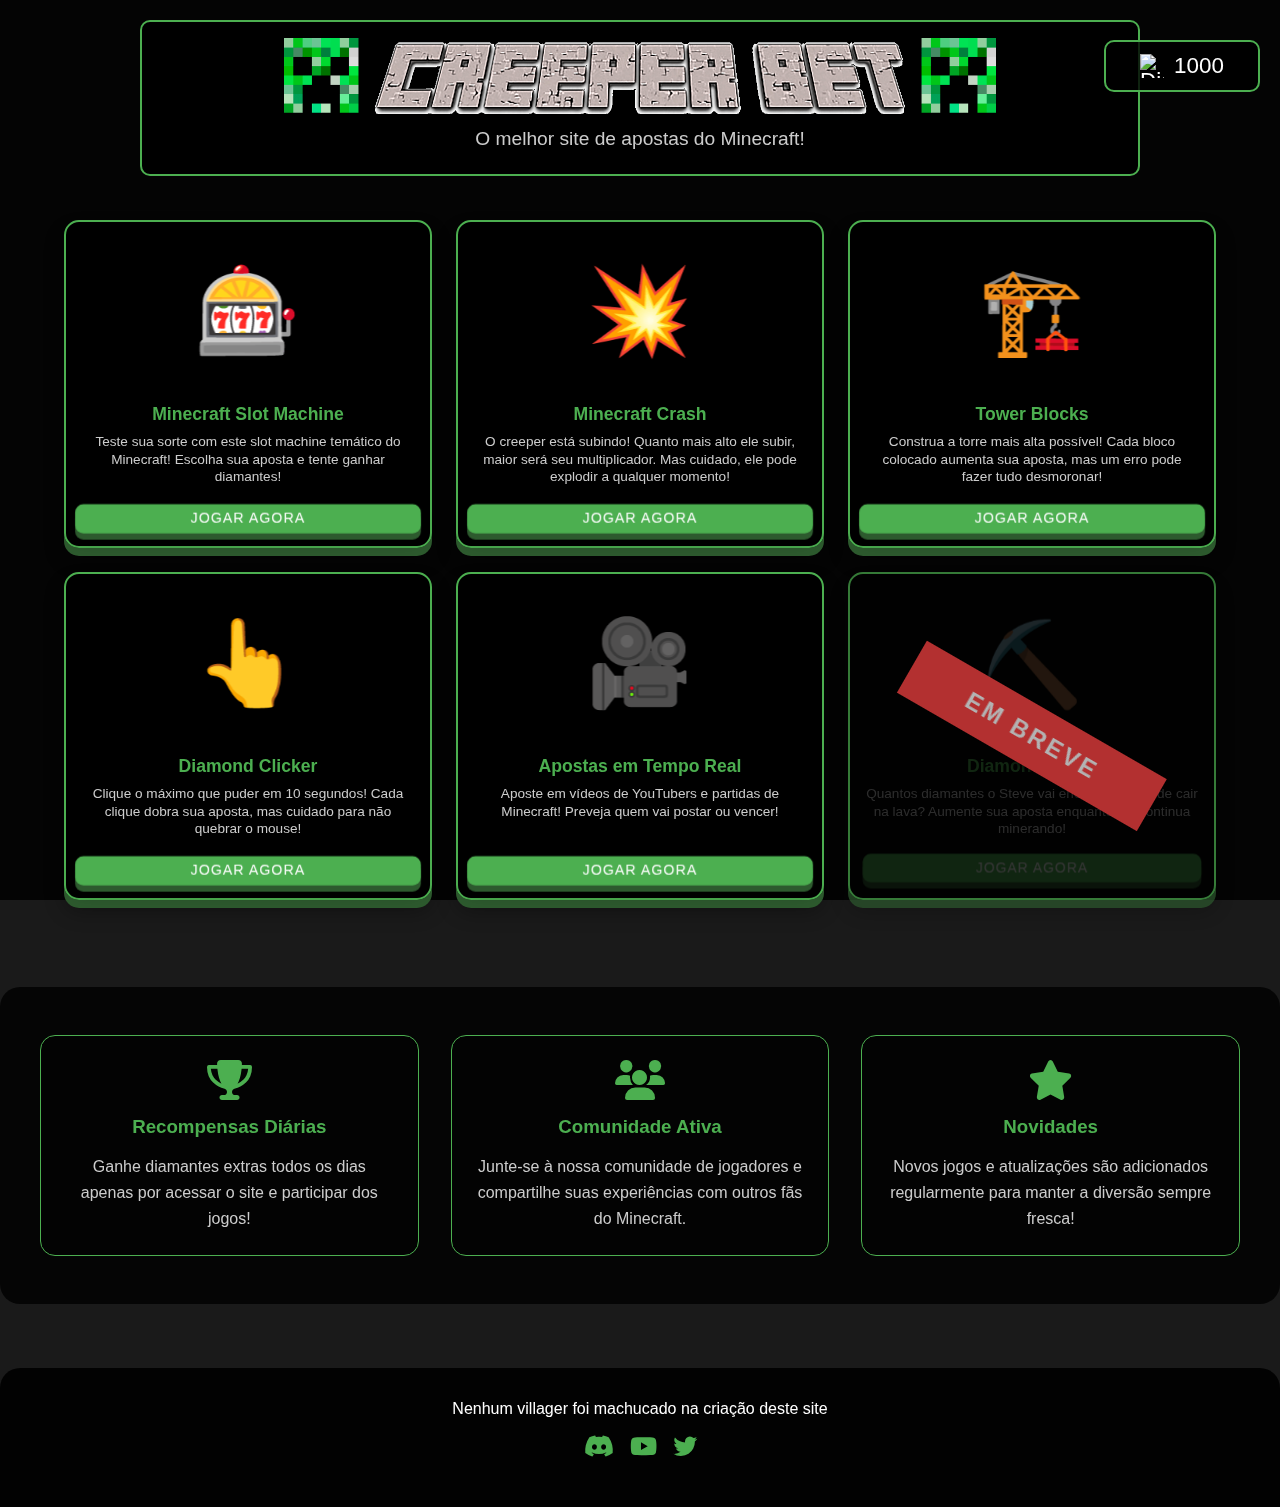
==== commit feff6941: "Add files via upload" ====
--- a/index.html
+++ b/index.html
@@ -344,7 +344,7 @@
 
     <header>
         <img src="assets/creeper-bet-logo-v2.png" alt="CreeperBet Logo" class="logo">
-        <p class="subtitle">A primeira casa de aposta para Minecrafters!</p>
+        <p class="subtitle">O melhor site de apostas do Minecraft!</p>
     </header>
 
     <main>
--- a/games/shared.css
+++ b/games/shared.css
@@ -0,0 +1,437 @@
+@import url('https://fonts.googleapis.com/css2?family=Minecraftia&display=swap');
+
+@font-face {
+    font-family: 'Minecraft';
+    src: url('../fonts/Minecraft.ttf') format('truetype');
+}
+
+* {
+    margin: 0;
+    padding: 0;
+    box-sizing: border-box;
+    font-family: 'Minecraft', sans-serif !important;
+}
+
+body {
+    background: #1a1a1a url('https://preview.redd.it/81ltz22lki131.png?auto=webp&s=2eabd65034f525168fd3143a80c808ba0c7b215e') no-repeat center center fixed;
+    background-size: cover;
+    position: relative;
+    margin: 0;
+    padding: 0;
+    font-family: 'Minecraft', sans-serif !important;
+    min-height: 100vh;
+    color: white;
+}
+
+body::before {
+    content: "";
+    position: fixed;
+    top: 0;
+    left: 0;
+    width: 100%;
+    height: 100%;
+    background: rgba(0, 0, 0, 0.7);
+    z-index: -1;
+}
+
+body::after {
+    content: "";
+    position: fixed;
+    top: 0; left: 0;
+    width: 100%; height: 100%;
+    background: rgba(0, 0, 0, 0.35);
+    z-index: -1;
+}
+
+.game-container {
+    width: 100%;
+    max-width: 800px;
+    margin: 20px auto;
+    text-align: center;
+    background: rgba(0, 0, 0, 0.8);
+    padding: 20px;
+    border-radius: 10px;
+    border: 2px solid #4CAF50;
+    box-shadow: 0 0 20px rgba(76, 175, 80, 0.2);
+}
+
+.game-container header {
+    padding: 1rem;
+    text-align: center;
+    margin-bottom: 20px;
+    background: none;
+    border: none;
+}
+
+h1 {
+    color: #4CAF50;
+    font-size: 2rem;
+    margin: 0;
+    text-shadow: 2px 2px 4px rgba(0, 0, 0, 0.5);
+}
+
+.logo {
+    width: 200px;
+    height: auto;
+    margin-bottom: 10px;
+}
+
+.controls {
+    display: flex;
+    gap: 10px;
+    justify-content: center;
+    margin: 20px 0;
+}
+
+.bet-input {
+    background: rgba(0, 0, 0, 0.7);
+    border: 2px solid #4CAF50;
+    color: #ffffff;
+    padding: 8px;
+    border-radius: 5px;
+    width: 120px;
+    text-align: center;
+    font-size: 1rem;
+}
+
+.bet-input:focus {
+    outline: none;
+    border-color: #45a049;
+    box-shadow: 0 0 10px rgba(76, 175, 80, 0.3);
+}
+
+.button {
+    background: #4CAF50;
+    color: white;
+    border: none;
+    padding: 8px 16px;
+    border-radius: 5px;
+    cursor: pointer;
+    transition: all 0.3s ease;
+    font-size: 0.9rem;
+    text-transform: uppercase;
+    letter-spacing: 1px;
+}
+
+.button:hover {
+    background: #45a049;
+    transform: translateY(-2px);
+    box-shadow: 0 5px 15px rgba(76, 175, 80, 0.3);
+}
+
+.button:disabled {
+    background: #cccccc;
+    cursor: not-allowed;
+    transform: none;
+    box-shadow: none;
+}
+
+/* Animations */
+@keyframes popup {
+    0% {
+        transform: scale(0);
+        opacity: 0;
+    }
+    50% {
+        transform: scale(1.2);
+    }
+    100% {
+        transform: scale(1);
+        opacity: 1;
+    }
+}
+
+.popup {
+    position: fixed;
+    top: 50%;
+    left: 50%;
+    transform: translate(-50%, -50%);
+    background: rgba(0, 0, 0, 0.9);
+    padding: 2rem;
+    border-radius: 15px;
+    border: 2px solid #4CAF50;
+    text-align: center;
+    z-index: 1000;
+    animation: popupFadeIn 0.3s ease;
+}
+
+@keyframes popupFadeIn {
+    from {
+        opacity: 0;
+        transform: translate(-50%, -60%);
+    }
+    to {
+        opacity: 1;
+        transform: translate(-50%, -50%);
+    }
+}
+
+.popup h2 {
+    color: #4CAF50;
+    margin-bottom: 1rem;
+}
+
+.popup p {
+    color: white;
+    margin-bottom: 1.5rem;
+}
+
+.popup button {
+    background: #4CAF50;
+    color: white;
+    border: none;
+    padding: 0.5rem 1rem;
+    border-radius: 8px;
+    cursor: pointer;
+    font-size: 1rem;
+    transition: all 0.2s ease;
+}
+
+.popup button:hover {
+    background: #45a049;
+}
+
+.diamond-balance {
+    position: fixed;
+    top: 40px;
+    right: 20px;
+    background: rgba(0, 0, 0, 0.8);
+    padding: 12px 25px;
+    border-radius: 10px;
+    color: white;
+    display: flex;
+    align-items: center;
+    gap: 10px;
+    cursor: pointer;
+    transition: all 0.3s ease;
+    z-index: 1000;
+    border: 2px solid #4CAF50;
+    font-family: 'Minecraft', sans-serif !important;
+    font-size: 1.4rem;
+    line-height: 1;
+    min-width: 156px;
+    justify-content: center;
+}
+
+.diamond-balance span {
+    display: inline-block;
+}
+
+.diamond-balance img {
+    width: 24px;
+    height: 24px;
+    display: block;
+}
+
+.diamond-balance.decrease {
+    border-color: #ff0000;
+    animation: balanceShake 0.3s ease-in-out;
+}
+
+.diamond-balance.increase {
+    border-color: #4CAF50;
+    animation: balanceShake 0.3s ease-in-out;
+}
+
+@keyframes balanceShake {
+    0%, 100% { transform: scale(1); }
+    25% { transform: scale(1.2); }
+    75% { transform: scale(0.8); }
+}
+
+.back-button {
+    position: fixed;
+    top: 20px;
+    left: 20px;
+    background: rgba(0, 0, 0, 0.8);
+    color: #4CAF50;
+    text-decoration: none;
+    padding: 10px 20px;
+    border-radius: 14px;
+    border: 2px solid #4CAF50;
+    font-size: 1.3rem;
+    display: flex;
+    align-items: center;
+    gap: 10px;
+    transition: all 0.3s ease;
+}
+
+.back-button::before {
+    content: "↩";
+    font-size: 1.5rem;
+    display: inline-block;
+}
+
+.back-button:hover {
+    background: rgba(76, 175, 80, 0.1);
+}
+
+@media (max-width: 768px) {
+    .game-container {
+        padding: 0 1rem;
+    }
+
+    .logo {
+        width: 150px;
+    }
+
+    h1 {
+        font-size: 1.5rem;
+    }
+
+    .diamond-balance {
+        font-size: 1.1rem;
+        padding: 8px 16px;
+        min-width: 140px;
+    }
+
+    .diamond-balance img {
+        width: 28px;
+        height: 28px;
+    }
+
+    .back-button {
+        font-size: 1.1rem;
+        padding: 8px 16px;
+    }
+}
+
+.diamond-shop-popup {
+    display: none;
+    position: fixed;
+    top: 50%;
+    left: 50%;
+    transform: translate(-50%, -50%);
+    background: rgba(0, 0, 0, 0.95);
+    border: 2px solid #4CAF50;
+    border-radius: 15px;
+    padding: 2rem;
+    z-index: 2000;
+    width: 90%;
+    max-width: 500px;
+    box-shadow: 0 0 50px rgba(0, 0, 0, 0.5);
+}
+
+.diamond-shop-popup h2 {
+    color: #4CAF50;
+    text-align: center;
+    margin-bottom: 1.5rem;
+    font-size: 1.8rem;
+}
+
+.diamond-shop-popup .close-button {
+    position: absolute;
+    top: 15px;
+    right: 15px;
+    background: none;
+    border: none;
+    color: #fff;
+    font-size: 1.5rem;
+    cursor: pointer;
+    padding: 5px;
+}
+
+.diamond-shop-popup .close-button:hover {
+    color: #4CAF50;
+}
+
+.diamond-package {
+    background: rgba(255, 255, 255, 0.1);
+    border: 1px solid #4CAF50;
+    border-radius: 10px;
+    padding: 1rem;
+    margin-bottom: 1rem;
+    display: flex;
+    justify-content: space-between;
+    align-items: center;
+    transition: all 0.3s ease;
+    cursor: pointer;
+}
+
+.diamond-package:hover {
+    background: rgba(255, 255, 255, 0.15);
+    transform: translateY(-2px);
+}
+
+.package-info {
+    display: flex;
+    align-items: center;
+    gap: 1rem;
+}
+
+.diamond-amount {
+    color: #fff;
+    font-size: 1.2rem;
+    display: flex;
+    align-items: center;
+    gap: 0.5rem;
+}
+
+.diamond-amount img {
+    width: 24px;
+    height: 24px;
+}
+
+.package-price {
+    display: flex;
+    flex-direction: column;
+    align-items: flex-end;
+}
+
+.original-price {
+    color: #999;
+    text-decoration: line-through;
+    font-size: 0.9rem;
+}
+
+.discounted-price {
+    color: #4CAF50;
+    font-size: 1.3rem;
+    font-weight: bold;
+}
+
+.discount-badge {
+    position: absolute;
+    top: -10px;
+    right: -10px;
+    background: #ff4444;
+    color: white;
+    padding: 5px 10px;
+    border-radius: 20px;
+    font-size: 0.9rem;
+    transform: rotate(15deg);
+}
+
+.shop-overlay {
+    display: none;
+    position: fixed;
+    top: 0;
+    left: 0;
+    width: 100%;
+    height: 100%;
+    background: rgba(0, 0, 0, 0.8);
+    z-index: 1999;
+}
+
+@keyframes packagePulse {
+    0% { transform: scale(1); }
+    50% { transform: scale(1.02); }
+    100% { transform: scale(1); }
+}
+
+.diamond-package.best-value {
+    border: 2px solid #ffd700;
+    animation: packagePulse 2s infinite;
+}
+
+.best-value-tag {
+    position: absolute;
+    top: -10px;
+    left: 20px;
+    background: #ffd700;
+    color: #000;
+    padding: 3px 10px;
+    border-radius: 20px;
+    font-size: 0.8rem;
+    font-weight: bold;
+} 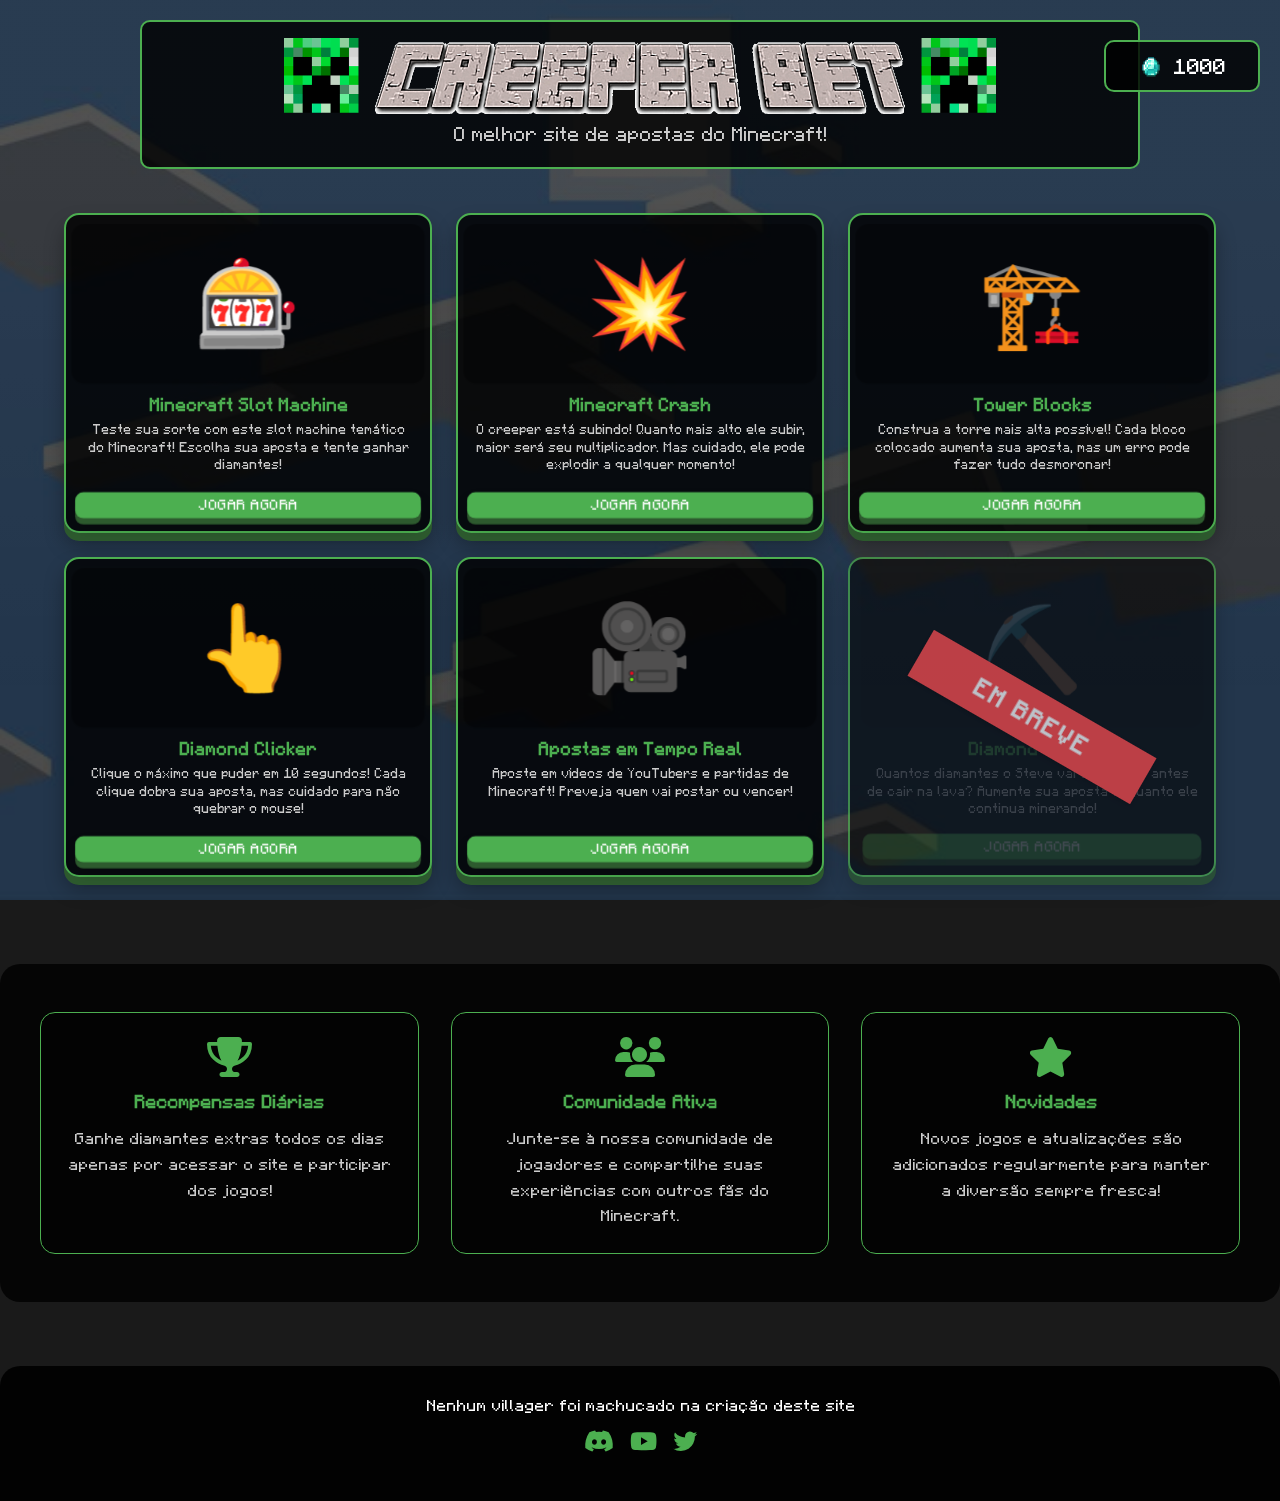
==== commit 21347569: "Add files via upload" ====
--- a/index.html
+++ b/index.html
@@ -4,25 +4,50 @@
     <meta charset="UTF-8">
     <meta name="viewport" content="width=device-width, initial-scale=1.0">
     <title>CreeperBet</title>
-    <link rel="stylesheet" href="https://cdnjs.cloudflare.com/ajax/libs/font-awesome/6.5.1/css/all.min.css">
+    <link rel="stylesheet" href="http://cdnjs.cloudflare.com/ajax/libs/font-awesome/6.5.1/css/all.min.css">
     <link rel="stylesheet" href="games/shared.css">
     <style>
         @font-face {
             font-family: 'Minecraft';
-            src: url('fonts/Minecraft.ttf') format('truetype');
+            src: url('assets/fonts/Minecraft.ttf') format('truetype');
         }
 
         * {
             font-family: 'Minecraft', sans-serif !important;
         }
 
+        /* Animação de nuvens */
+        @keyframes float {
+            from { background-position: 0 0; }
+            to { background-position: 100% 0; }
+        }
+
         body {
             font-family: 'Minecraft', sans-serif !important;
-            background: #1a1a1a url('https://preview.redd.it/81ltz22lki131.png?auto=webp&s=2eabd65034f525168fd3143a80c808ba0c7b215e') no-repeat center center fixed;
+            background: #1a1a1a url('assets/sky-background.jpg') no-repeat center center fixed;
             background-size: cover;
             position: relative;
             margin: 0;
             padding-top: 20px;
+            overflow-x: hidden;
+        }
+
+        /* Camada de nuvens animadas */
+        body::after {
+            content: "";
+            position: fixed;
+            top: 0;
+            left: 0;
+            width: 100%;
+            height: 100%;
+            background: linear-gradient(
+                rgba(255, 255, 255, 0.1) 20%,
+                transparent 80%
+            );
+            opacity: 0.3;
+            animation: float 60s linear infinite;
+            pointer-events: none;
+            z-index: -1;
         }
 
         body::before {
@@ -33,7 +58,7 @@
             width: 100%;
             height: 100%;
             background: rgba(0, 0, 0, 0.7);
-            z-index: -1;
+            z-index: -2;
         }
 
         header {
@@ -338,7 +363,7 @@
 </head>
 <body>
     <div class="diamond-balance">
-        <img src="https://static.wikia.nocookie.net/minecraft_gamepedia/images/6/6a/Diamond_JE2_BE2.png/revision/latest?cb=20200128025341" alt="Diamond">
+        <img src="assets/diamond.webp" alt="Diamond">
         <span id="diamond-balance">1000</span>
     </div>
 
